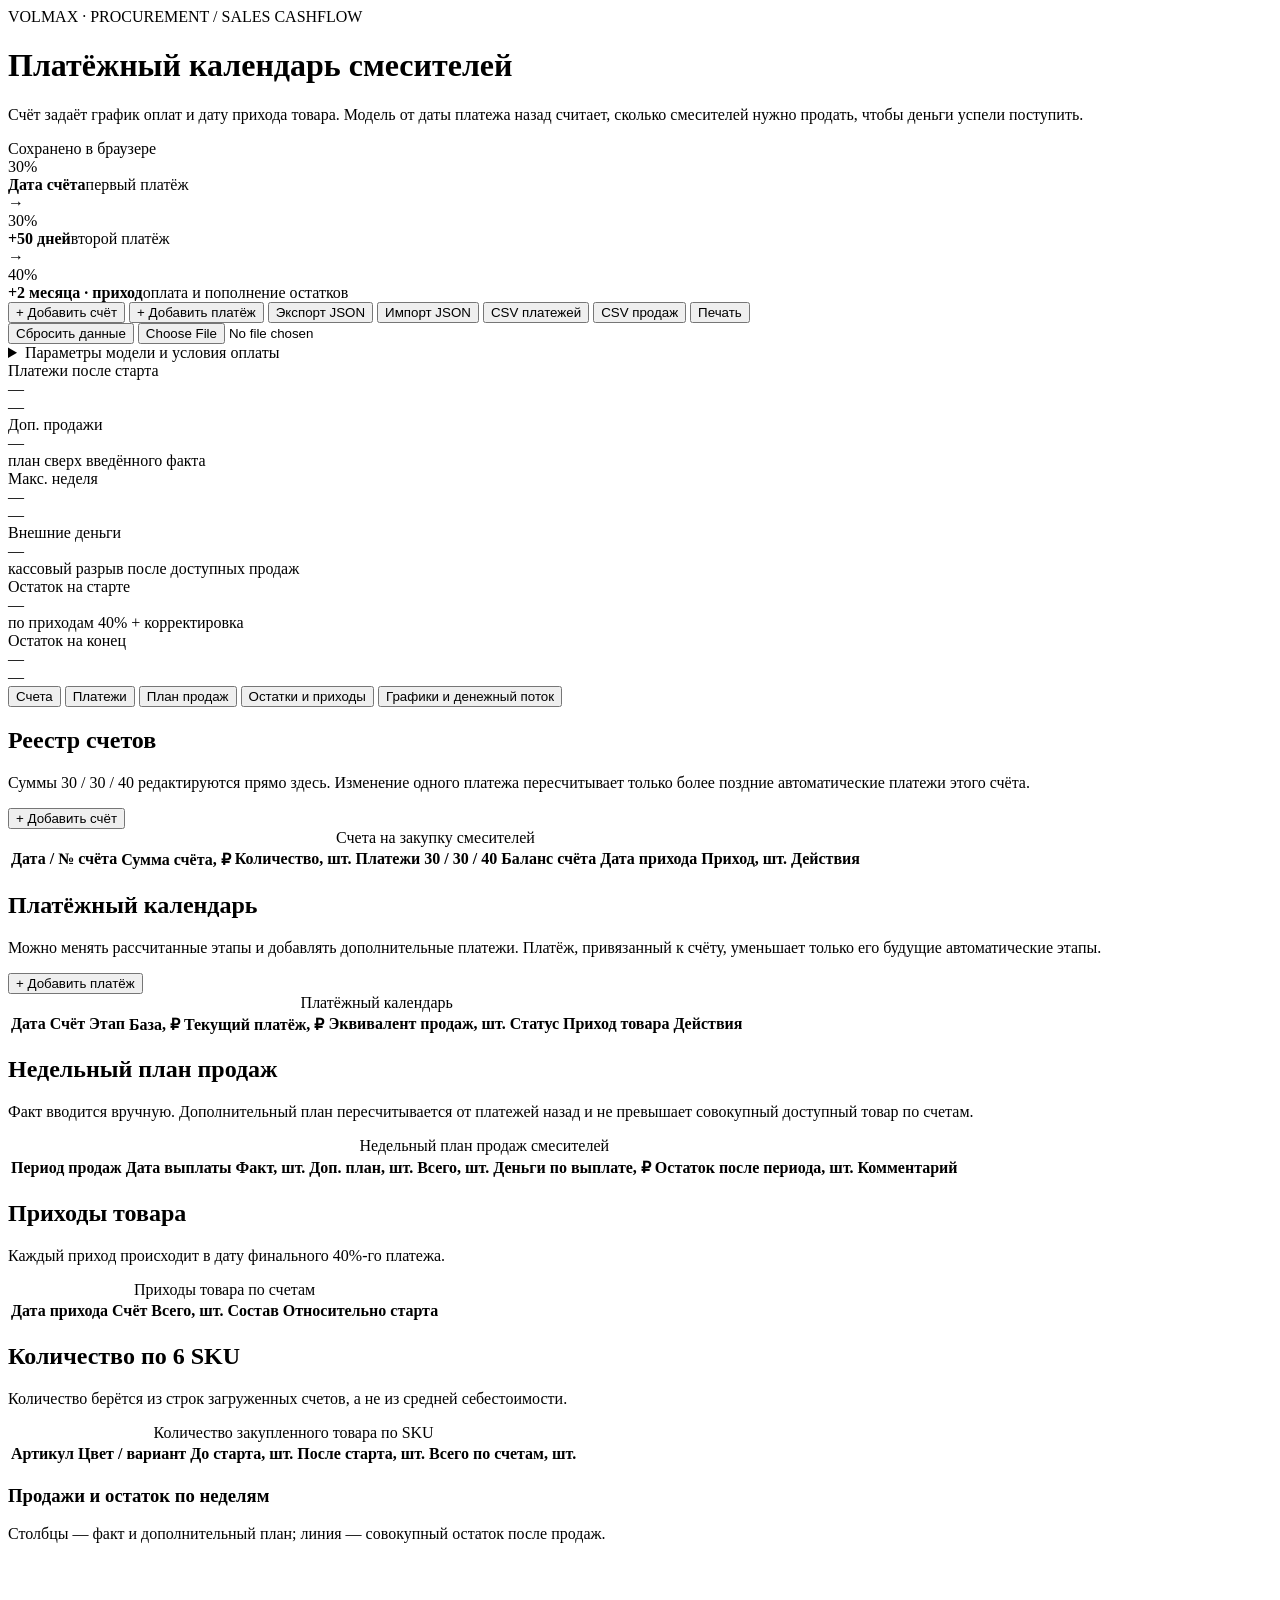
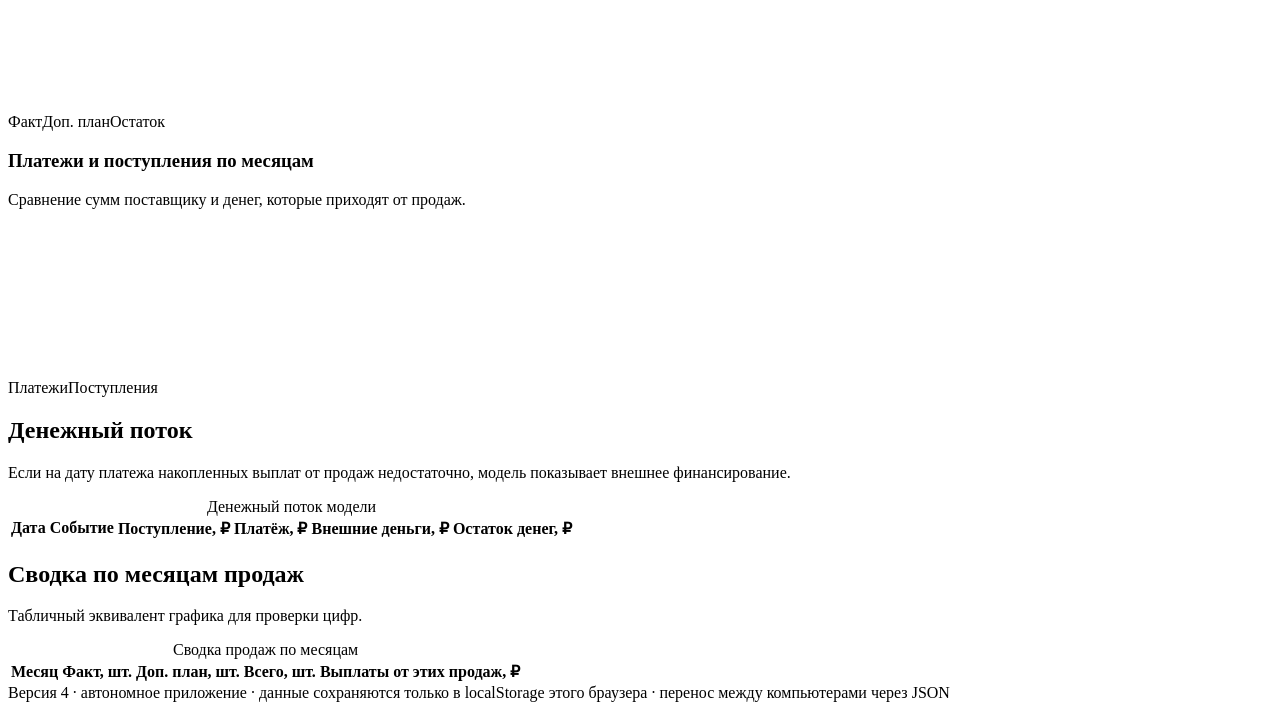
==== index.html @ 42ed1ea8 "Add payment calendar v4 entrypoint" ====
<!doctype html>
<html lang="ru">
<head>
<meta charset="utf-8">
<meta name="viewport" content="width=device-width, initial-scale=1">
<title>Счета — Платёжный календарь смесителей</title>
<link rel="stylesheet" href="styles.css">
</head>
<body>
<div class="shell">
  <header class="hero">
    <div class="hero-top">
      <div>
        <div class="eyebrow">VOLMAX · PROCUREMENT / SALES CASHFLOW</div>
        <h1>Платёжный календарь смесителей</h1>
        <p>Счёт задаёт график оплат и дату прихода товара. Модель от даты платежа назад считает, сколько смесителей нужно продать, чтобы деньги успели поступить.</p>
      </div>
      <div class="save-state" id="saveState" aria-live="polite">Сохранено в браузере</div>
    </div>
    <div class="terms-rail" aria-label="Схема оплаты поставщику">
      <div class="rail-step"><div class="rail-pct" id="railPct1">30%</div><div class="rail-copy"><b>Дата счёта</b><span>первый платёж</span></div></div>
      <div class="rail-arrow" aria-hidden="true">→</div>
      <div class="rail-step"><div class="rail-pct" id="railPct2">30%</div><div class="rail-copy"><b id="railDays">+50 дней</b><span>второй платёж</span></div></div>
      <div class="rail-arrow" aria-hidden="true">→</div>
      <div class="rail-step stock-step"><div class="rail-pct" id="railPct3">40%</div><div class="rail-copy"><b id="railMonths">+2 месяца · приход</b><span>оплата и пополнение остатков</span></div></div>
    </div>
  </header>

  <div class="toolbar" aria-label="Действия с моделью">
    <button class="btn primary" id="addInvoiceBtn" type="button">+ Добавить счёт</button>
    <button class="btn" id="addPaymentBtn" type="button">+ Добавить платёж</button>
    <button class="btn" id="exportJsonBtn" type="button">Экспорт JSON</button>
    <button class="btn" id="importJsonBtn" type="button">Импорт JSON</button>
    <button class="btn" id="exportPaymentsBtn" type="button">CSV платежей</button>
    <button class="btn" id="exportSalesBtn" type="button">CSV продаж</button>
    <button class="btn" type="button" id="printBtn">Печать</button>
    <div class="toolbar-spacer"></div>
    <button class="btn danger" id="resetBtn" type="button">Сбросить данные</button>
    <input class="sr-only" id="jsonFile" type="file" accept="application/json,.json" aria-label="Выбрать JSON файл для импорта">
    <div id="statusRegion" class="status-inline" role="status" aria-live="polite"></div>
  </div>

  <details class="card settings" id="settingsPanel">
    <summary>Параметры модели и условия оплаты</summary>
    <div class="settings-body">
      <div class="settings-grid">
        <div class="field"><label for="modelStart">Начало расчёта</label><input id="modelStart" type="date"><div class="help">До этой даты платежи считаются историей.</div></div>
        <div class="field"><label for="horizonMonths">Горизонт продаж, мес.</label><input id="horizonMonths" type="number" min="1" max="24" step="1"></div>
        <div class="field"><label for="unitCost">Закупка / база, ₽ за шт.</label><input id="unitCost" type="number" min="0" step="1"></div>
        <div class="field"><label for="multiplier">Коэффициент к базе</label><input id="multiplier" type="number" min="0" step="0.1"></div>
        <div class="field"><label for="netPerUnit">Денег с продажи 1 шт., ₽</label><input id="netPerUnit" type="text" readonly></div>
        <div class="field"><label for="startingCash">Деньги на старте, ₽</label><input id="startingCash" type="number" min="0" step="1000"></div>
        <div class="field"><label for="periodDays">Период продаж, дней</label><input id="periodDays" type="number" min="1" max="31" step="1"></div>
        <div class="field"><label for="payoutLagMonths">Задержка выплаты, мес.</label><input id="payoutLagMonths" type="number" min="0" max="12" step="1"></div>
        <div class="field"><label for="openingStockCorrection">Корректировка остатка на старте, шт.</label><input id="openingStockCorrection" type="number" step="1"><div class="help">Плюс/минус к приходам по счетам до даты старта.</div></div>
        <div class="field"><label for="p1Pct">Платёж в дату счёта, %</label><input id="p1Pct" type="number" min="0" max="100" step="1"></div>
        <div class="field"><label for="p2Days">Второй платёж через, дней</label><input id="p2Days" type="number" min="0" max="365" step="1"></div>
        <div class="field"><label for="p2Pct">Второй платёж, %</label><input id="p2Pct" type="number" min="0" max="100" step="1"></div>
        <div class="field"><label for="p3Months">Финальный платёж через, мес.</label><input id="p3Months" type="number" min="0" max="24" step="1"></div>
        <div class="field"><label for="p3Pct">Финальный платёж, %</label><input id="p3Pct" type="number" min="0" max="100" step="1"></div>
      </div>
      <div class="assumption-note">40% считается от <b>даты счёта + указанное число календарных месяцев</b>. На эту же дату в модели приходит количество товара из строк счёта. Любой этап можно изменить прямо в реестре счетов или в разделе «Платежи». После ручного изменения или дополнительного платежа остаток счёта автоматически перераспределяется только на более поздние автоматические этапы; уже более ранние этапы не меняются.</div>
    </div>
  </details>

  <div class="alerts" id="alerts"></div>

  <div class="kpis">
    <div class="card kpi"><div class="kpi-label">Платежи после старта</div><div class="kpi-value" id="kpiPayments">—</div><div class="kpi-sub" id="kpiPaymentsSub">—</div></div>
    <div class="card kpi"><div class="kpi-label">Доп. продажи</div><div class="kpi-value" id="kpiUnits">—</div><div class="kpi-sub">план сверх введённого факта</div></div>
    <div class="card kpi"><div class="kpi-label">Макс. неделя</div><div class="kpi-value" id="kpiMaxWeek">—</div><div class="kpi-sub" id="kpiMaxWeekSub">—</div></div>
    <div class="card kpi" id="kpiGapCard"><div class="kpi-label">Внешние деньги</div><div class="kpi-value" id="kpiGap">—</div><div class="kpi-sub">кассовый разрыв после доступных продаж</div></div>
    <div class="card kpi" data-tone="stock"><div class="kpi-label">Остаток на старте</div><div class="kpi-value" id="kpiOpeningStock">—</div><div class="kpi-sub" id="kpiOpeningStockSub">по приходам 40% + корректировка</div></div>
    <div class="card kpi"><div class="kpi-label">Остаток на конец</div><div class="kpi-value" id="kpiEndStock">—</div><div class="kpi-sub" id="kpiNextStock">—</div></div>
  </div>

  <div class="tabs-wrap">
    <div class="tabs" role="tablist" aria-label="Разделы платежного календаря">
      <button class="tab" id="tab-invoices" role="tab" aria-selected="true" aria-controls="panel-invoices" data-tab="invoices" type="button">Счета</button>
      <button class="tab" id="tab-payments" role="tab" aria-selected="false" aria-controls="panel-payments" data-tab="payments" type="button">Платежи</button>
      <button class="tab" id="tab-sales" role="tab" aria-selected="false" aria-controls="panel-sales" data-tab="sales" type="button">План продаж</button>
      <button class="tab" id="tab-stock" role="tab" aria-selected="false" aria-controls="panel-stock" data-tab="stock" type="button">Остатки и приходы</button>
      <button class="tab" id="tab-dashboard" role="tab" aria-selected="false" aria-controls="panel-dashboard" data-tab="dashboard" type="button">Графики и денежный поток</button>
    </div>
  </div>

  <section class="panel active" id="panel-invoices" role="tabpanel" aria-labelledby="tab-invoices" tabindex="0">
    <div class="card section-card">
      <div class="section-head"><div><h2>Реестр счетов</h2><p>Суммы 30 / 30 / 40 редактируются прямо здесь. Изменение одного платежа пересчитывает только более поздние автоматические платежи этого счёта.</p></div><button class="btn primary" type="button" id="addInvoiceBtn2">+ Добавить счёт</button></div>
      <div class="section-body table-wrap"><table><caption>Счета на закупку смесителей</caption><thead><tr><th>Дата / № счёта</th><th class="num">Сумма счёта, ₽</th><th class="num">Количество, шт.</th><th>Платежи 30 / 30 / 40</th><th class="num">Баланс счёта</th><th>Дата прихода</th><th class="num">Приход, шт.</th><th class="num">Действия</th></tr></thead><tbody id="invoiceBody"></tbody></table></div>
    </div>
  </section>

  <section class="panel" id="panel-payments" role="tabpanel" aria-labelledby="tab-payments" tabindex="0">
    <div class="card section-card">
      <div class="section-head"><div><h2>Платёжный календарь</h2><p>Можно менять рассчитанные этапы и добавлять дополнительные платежи. Платёж, привязанный к счёту, уменьшает только его будущие автоматические этапы.</p></div><button class="btn primary" type="button" id="addPaymentBtn2">+ Добавить платёж</button></div>
      <div class="section-body table-wrap"><table><caption>Платёжный календарь</caption><thead><tr><th>Дата</th><th>Счёт</th><th>Этап</th><th class="num">База, ₽</th><th class="num">Текущий платёж, ₽</th><th class="num">Эквивалент продаж, шт.</th><th>Статус</th><th>Приход товара</th><th class="num">Действия</th></tr></thead><tbody id="paymentsBody"></tbody></table></div>
    </div>
  </section>

  <section class="panel" id="panel-sales" role="tabpanel" aria-labelledby="tab-sales" tabindex="0">
    <div class="card section-card">
      <div class="section-head"><div><h2>Недельный план продаж</h2><p>Факт вводится вручную. Дополнительный план пересчитывается от платежей назад и не превышает совокупный доступный товар по счетам.</p></div></div>
      <div class="section-body table-wrap"><table><caption>Недельный план продаж смесителей</caption><thead><tr><th>Период продаж</th><th>Дата выплаты</th><th class="num">Факт, шт.</th><th class="num">Доп. план, шт.</th><th class="num">Всего, шт.</th><th class="num">Деньги по выплате, ₽</th><th class="num">Остаток после периода, шт.</th><th>Комментарий</th></tr></thead><tbody id="salesBody"></tbody></table></div>
    </div>
  </section>

  <section class="panel" id="panel-stock" role="tabpanel" aria-labelledby="tab-stock" tabindex="0">
    <div class="two-col">
      <div class="card section-card"><div class="section-head"><div><h2>Приходы товара</h2><p>Каждый приход происходит в дату финального 40%-го платежа.</p></div></div><div class="table-wrap"><table><caption>Приходы товара по счетам</caption><thead><tr><th>Дата прихода</th><th>Счёт</th><th class="num">Всего, шт.</th><th>Состав</th><th>Относительно старта</th></tr></thead><tbody id="stockEventsBody"></tbody></table></div></div>
      <div class="card section-card"><div class="section-head"><div><h2>Количество по 6 SKU</h2><p>Количество берётся из строк загруженных счетов, а не из средней себестоимости.</p></div></div><div class="table-wrap"><table><caption>Количество закупленного товара по SKU</caption><thead><tr><th>Артикул</th><th>Цвет / вариант</th><th class="num">До старта, шт.</th><th class="num">После старта, шт.</th><th class="num">Всего по счетам, шт.</th></tr></thead><tbody id="skuStockBody"></tbody></table></div></div>
    </div>
  </section>

  <section class="panel" id="panel-dashboard" role="tabpanel" aria-labelledby="tab-dashboard" tabindex="0">
    <div class="two-col">
      <div class="card chart-card"><h3>Продажи и остаток по неделям</h3><p>Столбцы — факт и дополнительный план; линия — совокупный остаток после продаж.</p><div class="chart-frame"><canvas id="salesChart" role="img" aria-label="График недельных продаж и остатка"></canvas></div><div class="legend"><span><i class="swatch actual"></i>Факт</span><span><i class="swatch plan"></i>Доп. план</span><span><i class="swatch stock"></i>Остаток</span></div></div>
      <div class="card chart-card"><h3>Платежи и поступления по месяцам</h3><p>Сравнение сумм поставщику и денег, которые приходят от продаж.</p><div class="chart-frame"><canvas id="moneyChart" role="img" aria-label="График платежей и поступлений"></canvas></div><div class="legend"><span><i class="swatch pay"></i>Платежи</span><span><i class="swatch inflow"></i>Поступления</span></div></div>
    </div>
    <div class="card section-card" style="margin-top:12px"><div class="section-head"><div><h2>Денежный поток</h2><p>Если на дату платежа накопленных выплат от продаж недостаточно, модель показывает внешнее финансирование.</p></div></div><div class="table-wrap"><table><caption>Денежный поток модели</caption><thead><tr><th>Дата</th><th>Событие</th><th class="num">Поступление, ₽</th><th class="num">Платёж, ₽</th><th class="num">Внешние деньги, ₽</th><th class="num">Остаток денег, ₽</th></tr></thead><tbody id="cashBody"></tbody></table></div></div>
    <div class="card section-card" style="margin-top:12px"><div class="section-head"><div><h2>Сводка по месяцам продаж</h2><p>Табличный эквивалент графика для проверки цифр.</p></div></div><div class="table-wrap"><table><caption>Сводка продаж по месяцам</caption><thead><tr><th>Месяц</th><th class="num">Факт, шт.</th><th class="num">Доп. план, шт.</th><th class="num">Всего, шт.</th><th class="num">Выплаты от этих продаж, ₽</th></tr></thead><tbody id="monthBody"></tbody></table></div></div>
  </section>

  <div class="footer">Версия 4 · автономное приложение · данные сохраняются только в localStorage этого браузера · перенос между компьютерами через JSON</div>
</div>

<dialog class="dialog" id="invoiceDialog" aria-labelledby="invoiceDialogTitle">
  <form id="invoiceForm" novalidate>
    <div class="dialog-head"><h2 id="invoiceDialogTitle">Добавить счёт</h2><p>Введите дату и сумму счёта, затем количество по каждому из шести SKU. Платежи и дата прихода будут рассчитаны автоматически.</p></div>
    <div class="dialog-body">
      <div id="invoiceFormError" class="form-error" role="alert"></div>
      <div class="form-grid">
        <div class="field"><label for="invoiceNumber">№ счёта</label><input id="invoiceNumber" type="text" inputmode="numeric" aria-describedby="invoiceFormError"></div>
        <div class="field"><label for="invoiceDate">Дата счёта</label><input id="invoiceDate" type="date" aria-describedby="invoiceFormError"></div>
        <div class="field"><label for="invoiceTotal">Сумма счёта, ₽</label><input id="invoiceTotal" type="number" min="0" step="0.01" aria-describedby="invoiceFormError"></div>
        <div class="field"><label for="invoiceQtyTotal">Итого количество, шт.</label><input id="invoiceQtyTotal" type="text" readonly></div>
      </div>
      <div class="sku-editor"><div class="sku-editor-head">Количество по SKU</div><div id="skuEditorRows"></div></div>
    </div>
    <div class="dialog-foot"><button class="btn" type="button" id="invoiceCancelBtn">Отмена</button><button class="btn primary" type="submit" id="invoiceSaveBtn">Сохранить счёт</button></div>
  </form>
</dialog>

<dialog class="dialog" id="paymentDialog" aria-labelledby="paymentDialogTitle">
  <form id="paymentForm" novalidate>
    <div class="dialog-head"><h2 id="paymentDialogTitle">Добавить платёж</h2><p>Дополнительный платёж можно привязать к счёту или оставить самостоятельным событием календаря.</p></div>
    <div class="dialog-body">
      <div id="paymentFormError" class="form-error" role="alert"></div>
      <div class="form-grid">
        <div class="field"><label for="paymentInvoice">Привязка к счёту</label><select id="paymentInvoice" aria-describedby="paymentFormError"><option value="">Без привязки к счёту</option></select></div>
        <div class="field"><label for="paymentDate">Дата платежа</label><input id="paymentDate" type="date" aria-describedby="paymentFormError"></div>
        <div class="field"><label for="paymentAmount">Сумма, ₽</label><input id="paymentAmount" type="number" min="0" step="0.01" aria-describedby="paymentFormError"></div>
        <div class="field"><label for="paymentLabel">Комментарий / этап</label><input id="paymentLabel" type="text" placeholder="Например: доплата поставщику" aria-describedby="paymentFormError"></div>
      </div>
      <div class="payment-help" id="paymentHelp">Если выбрать счёт, эта сумма уменьшит только более поздние автоматические платежи по нему. Самостоятельный платёж влияет на общий денежный поток, но не меняет 30 / 30 / 40 конкретного счёта.</div>
    </div>
    <div class="dialog-foot"><button class="btn" type="button" id="paymentCancelBtn">Отмена</button><button class="btn primary" type="submit" id="paymentSaveBtn">Сохранить платёж</button></div>
  </form>
</dialog>

<dialog class="dialog confirm-dialog" id="confirmDialog" aria-labelledby="confirmTitle" aria-describedby="confirmDescription">
  <form method="dialog" novalidate>
    <div class="dialog-head"><h2 id="confirmTitle">Подтверждение</h2></div>
    <div class="dialog-body"><div class="confirm-copy" id="confirmDescription"></div></div>
    <div class="dialog-foot"><button class="btn" value="cancel" id="confirmCancelBtn">Отмена</button><button class="btn danger" value="default" id="confirmActionBtn">Удалить</button></div>
  </form>
</dialog>

<script src="app.js"></script>
</body>
</html>
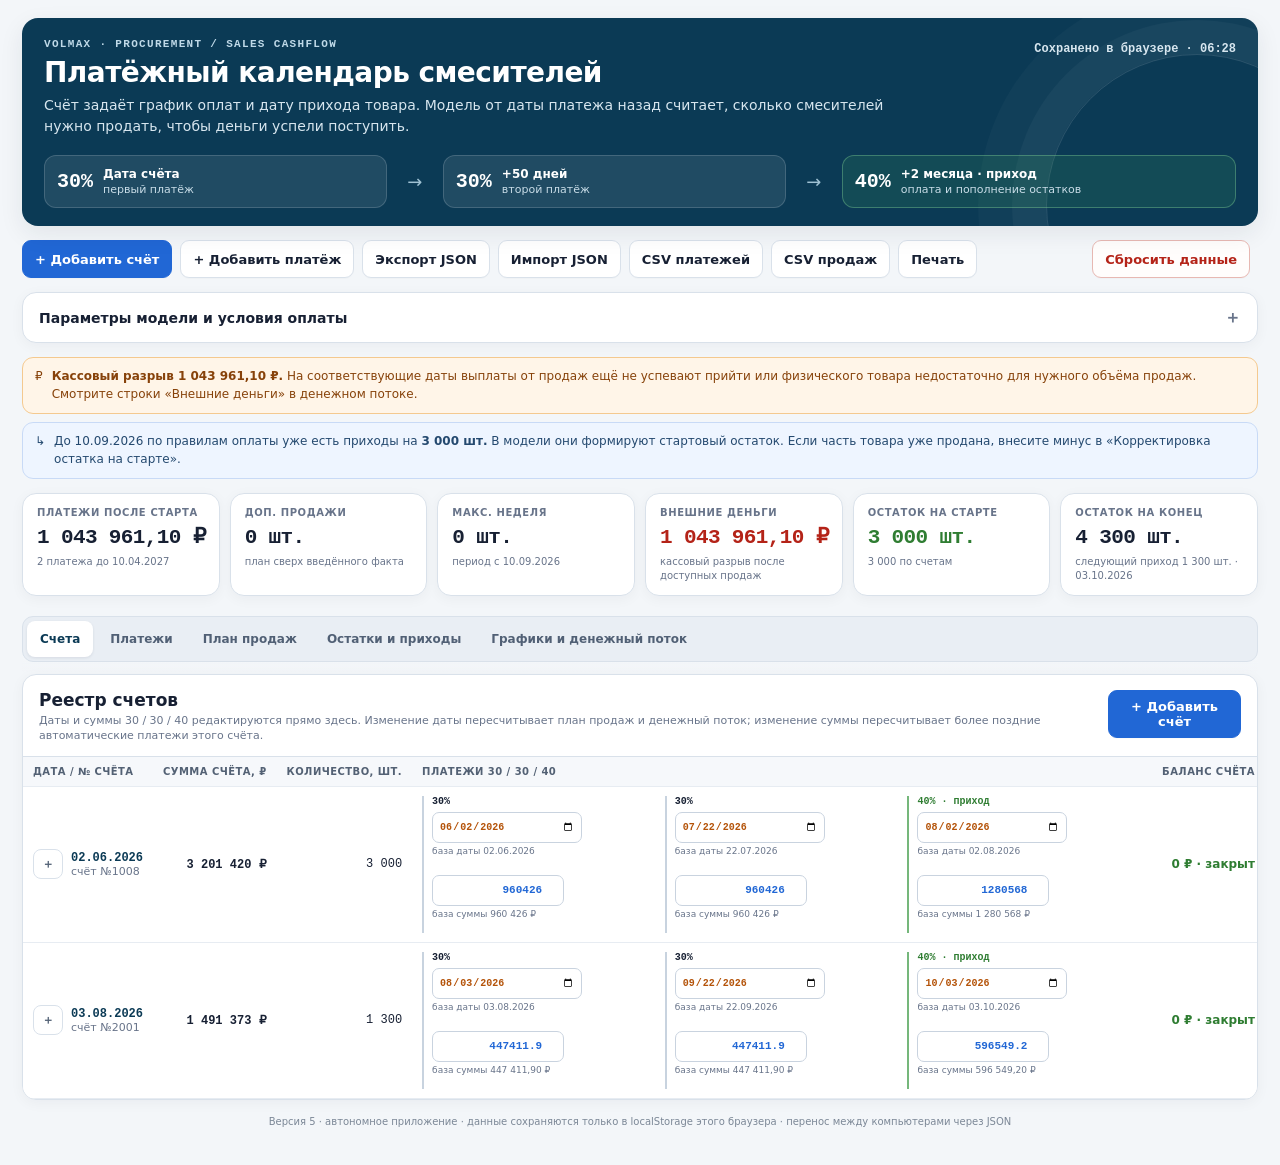
==== commit 05e0ad46: "Enable editable scheduled payment dates [skip ci]" ====
--- a/index.html
+++ b/index.html
@@ -59,7 +59,7 @@
         <div class="field"><label for="p3Months">Финальный платёж через, мес.</label><input id="p3Months" type="number" min="0" max="24" step="1"></div>
         <div class="field"><label for="p3Pct">Финальный платёж, %</label><input id="p3Pct" type="number" min="0" max="100" step="1"></div>
       </div>
-      <div class="assumption-note">40% считается от <b>даты счёта + указанное число календарных месяцев</b>. На эту же дату в модели приходит количество товара из строк счёта. Любой этап можно изменить прямо в реестре счетов или в разделе «Платежи». После ручного изменения или дополнительного платежа остаток счёта автоматически перераспределяется только на более поздние автоматические этапы; уже более ранние этапы не меняются.</div>
+      <div class="assumption-note">40% считается от <b>даты счёта + указанное число календарных месяцев</b>. На эту же дату в модели приходит количество товара из строк счёта. Дату и сумму любого этапа можно изменить прямо в реестре счетов или в разделе «Платежи». Ручная дата фиксирует только выбранный этап; остальные даты сохраняют свои правила от даты счёта. После ручного изменения или дополнительного платежа остаток счёта автоматически перераспределяется только на более поздние автоматические этапы; уже более ранние этапы не меняются.</div>
     </div>
   </details>
 
@@ -86,14 +86,14 @@
 
   <section class="panel active" id="panel-invoices" role="tabpanel" aria-labelledby="tab-invoices" tabindex="0">
     <div class="card section-card">
-      <div class="section-head"><div><h2>Реестр счетов</h2><p>Суммы 30 / 30 / 40 редактируются прямо здесь. Изменение одного платежа пересчитывает только более поздние автоматические платежи этого счёта.</p></div><button class="btn primary" type="button" id="addInvoiceBtn2">+ Добавить счёт</button></div>
+      <div class="section-head"><div><h2>Реестр счетов</h2><p>Даты и суммы 30 / 30 / 40 редактируются прямо здесь. Изменение даты пересчитывает план продаж и денежный поток; изменение суммы пересчитывает более поздние автоматические платежи этого счёта.</p></div><button class="btn primary" type="button" id="addInvoiceBtn2">+ Добавить счёт</button></div>
       <div class="section-body table-wrap"><table><caption>Счета на закупку смесителей</caption><thead><tr><th>Дата / № счёта</th><th class="num">Сумма счёта, ₽</th><th class="num">Количество, шт.</th><th>Платежи 30 / 30 / 40</th><th class="num">Баланс счёта</th><th>Дата прихода</th><th class="num">Приход, шт.</th><th class="num">Действия</th></tr></thead><tbody id="invoiceBody"></tbody></table></div>
     </div>
   </section>
 
   <section class="panel" id="panel-payments" role="tabpanel" aria-labelledby="tab-payments" tabindex="0">
     <div class="card section-card">
-      <div class="section-head"><div><h2>Платёжный календарь</h2><p>Можно менять рассчитанные этапы и добавлять дополнительные платежи. Платёж, привязанный к счёту, уменьшает только его будущие автоматические этапы.</p></div><button class="btn primary" type="button" id="addPaymentBtn2">+ Добавить платёж</button></div>
+      <div class="section-head"><div><h2>Платёжный календарь</h2><p>Можно менять даты и суммы рассчитанных этапов и добавлять дополнительные платежи. Платёж, привязанный к счёту, уменьшает только его будущие автоматические этапы.</p></div><button class="btn primary" type="button" id="addPaymentBtn2">+ Добавить платёж</button></div>
       <div class="section-body table-wrap"><table><caption>Платёжный календарь</caption><thead><tr><th>Дата</th><th>Счёт</th><th>Этап</th><th class="num">База, ₽</th><th class="num">Текущий платёж, ₽</th><th class="num">Эквивалент продаж, шт.</th><th>Статус</th><th>Приход товара</th><th class="num">Действия</th></tr></thead><tbody id="paymentsBody"></tbody></table></div>
     </div>
   </section>
@@ -107,7 +107,7 @@
 
   <section class="panel" id="panel-stock" role="tabpanel" aria-labelledby="tab-stock" tabindex="0">
     <div class="two-col">
-      <div class="card section-card"><div class="section-head"><div><h2>Приходы товара</h2><p>Каждый приход происходит в дату финального 40%-го платежа.</p></div></div><div class="table-wrap"><table><caption>Приходы товара по счетам</caption><thead><tr><th>Дата прихода</th><th>Счёт</th><th class="num">Всего, шт.</th><th>Состав</th><th>Относительно старта</th></tr></thead><tbody id="stockEventsBody"></tbody></table></div></div>
+      <div class="card section-card"><div class="section-head"><div><h2>Приходы товара</h2><p>Каждый приход происходит в текущую дату финального 40%-го платежа. Если дату 40% перенести вручную, приход товара переносится вместе с ней.</p></div></div><div class="table-wrap"><table><caption>Приходы товара по счетам</caption><thead><tr><th>Дата прихода</th><th>Счёт</th><th class="num">Всего, шт.</th><th>Состав</th><th>Относительно старта</th></tr></thead><tbody id="stockEventsBody"></tbody></table></div></div>
       <div class="card section-card"><div class="section-head"><div><h2>Количество по 6 SKU</h2><p>Количество берётся из строк загруженных счетов, а не из средней себестоимости.</p></div></div><div class="table-wrap"><table><caption>Количество закупленного товара по SKU</caption><thead><tr><th>Артикул</th><th>Цвет / вариант</th><th class="num">До старта, шт.</th><th class="num">После старта, шт.</th><th class="num">Всего по счетам, шт.</th></tr></thead><tbody id="skuStockBody"></tbody></table></div></div>
     </div>
   </section>
@@ -121,7 +121,7 @@
     <div class="card section-card" style="margin-top:12px"><div class="section-head"><div><h2>Сводка по месяцам продаж</h2><p>Табличный эквивалент графика для проверки цифр.</p></div></div><div class="table-wrap"><table><caption>Сводка продаж по месяцам</caption><thead><tr><th>Месяц</th><th class="num">Факт, шт.</th><th class="num">Доп. план, шт.</th><th class="num">Всего, шт.</th><th class="num">Выплаты от этих продаж, ₽</th></tr></thead><tbody id="monthBody"></tbody></table></div></div>
   </section>
 
-  <div class="footer">Версия 4 · автономное приложение · данные сохраняются только в localStorage этого браузера · перенос между компьютерами через JSON</div>
+  <div class="footer">Версия 5 · автономное приложение · данные сохраняются только в localStorage этого браузера · перенос между компьютерами через JSON</div>
 </div>
 
 <dialog class="dialog" id="invoiceDialog" aria-labelledby="invoiceDialogTitle">
--- a/styles.css
+++ b/styles.css
@@ -0,0 +1,92 @@
+:root{
+  --paper:#F3F6F9;--surface:#FFFFFF;--ink:#172033;--muted:#68748A;--line:#D9E1EA;
+  --ledger:#0B3A55;--ledger-2:#124D6B;--cobalt:#2167D5;--teal:#0B7A75;--stock:#2F7D32;
+  --warning:#B45309;--danger:#B42318;--focus:#6EA8FE;--soft-blue:#EEF5FF;--soft-green:#EEF8EF;
+  --soft-orange:#FFF5E8;--soft-red:#FFF0EE;--soft-gray:#F7F9FB;--radius:12px;--shadow:0 8px 24px rgba(23,32,51,.08);
+  scrollbar-color:#A8B5C4 #EEF2F6;scrollbar-width:thin;
+}
+*{box-sizing:border-box}
+html{background:var(--paper);color:var(--ink);font-family:Aptos,"Segoe UI Variable","Segoe UI",system-ui,sans-serif}
+body{margin:0;min-width:320px;background:var(--paper)}
+*::-webkit-scrollbar{width:10px;height:10px}
+*::-webkit-scrollbar-track{background:#EEF2F6}
+*::-webkit-scrollbar-thumb{background:#A8B5C4;border:2px solid #EEF2F6;border-radius:999px}
+*::-webkit-scrollbar-thumb:hover{background:#8191A4}
+button,input,select,summary{font:inherit}
+button{cursor:pointer}
+button:disabled{cursor:not-allowed;opacity:.55}
+button:focus-visible,input:focus-visible,select:focus-visible,summary:focus-visible,[role="tab"]:focus-visible{outline:3px solid var(--focus);outline-offset:2px}
+.shell{max-width:1536px;margin:0 auto;padding:18px 22px 38px}
+.hero{background:var(--ledger);color:white;border-radius:16px;padding:20px 22px 18px;box-shadow:var(--shadow);position:relative;overflow:hidden}
+.hero:after{content:"";position:absolute;inset:auto -90px -130px auto;width:300px;height:300px;border:1px solid rgba(255,255,255,.13);border-radius:50%;box-shadow:0 0 0 34px rgba(255,255,255,.035),0 0 0 68px rgba(255,255,255,.025);pointer-events:none}
+.hero-top{display:flex;align-items:flex-start;gap:18px;justify-content:space-between;position:relative;z-index:1}
+.eyebrow{font:700 11px/1.2 "Cascadia Mono",Consolas,monospace;letter-spacing:.12em;text-transform:uppercase;color:#BFD9E8;margin-bottom:7px}
+h1{font-size:28px;line-height:1.08;margin:0 0 7px;letter-spacing:-.02em}
+.hero p{margin:0;color:#D7E6EF;max-width:850px;font-size:14px;line-height:1.5}
+.save-state{font:600 12px/1.2 "Cascadia Mono",Consolas,monospace;color:#D7E6EF;white-space:nowrap;padding-top:4px}
+.terms-rail{margin-top:18px;display:grid;grid-template-columns:1fr 40px 1fr 40px 1.15fr;align-items:center;gap:8px;position:relative;z-index:1}
+.rail-step{min-width:0;background:rgba(255,255,255,.085);border:1px solid rgba(255,255,255,.16);border-radius:12px;padding:11px 12px;display:flex;gap:10px;align-items:center}
+.rail-step.stock-step{background:rgba(70,184,95,.14);border-color:rgba(145,224,158,.34)}
+.rail-pct{font:800 20px/1 "Cascadia Mono",Consolas,monospace;color:white}
+.rail-copy{min-width:0}.rail-copy b{display:block;font-size:12px}.rail-copy span{display:block;color:#C9DDE8;font-size:11px;margin-top:2px}
+.rail-arrow{text-align:center;color:#9FC1D3;font-size:18px}
+.toolbar{display:flex;gap:8px;align-items:center;flex-wrap:wrap;margin:14px 0}
+.btn{border:1px solid var(--line);background:var(--surface);color:var(--ink);min-height:38px;padding:8px 12px;border-radius:9px;font-weight:700;font-size:13px;box-shadow:0 1px 1px rgba(23,32,51,.02)}
+.btn:hover{border-color:#AEBAC8;background:#FBFCFE}
+.btn.primary{background:var(--cobalt);border-color:var(--cobalt);color:#fff}
+.btn.primary:hover{background:#185ABF}
+.btn.danger{color:var(--danger);border-color:#E7B8B2;background:#FFFDFC}
+.btn.ghost{background:transparent;box-shadow:none}
+.btn.small{min-height:30px;padding:5px 8px;font-size:12px}
+.toolbar-spacer{flex:1}
+.status-inline{min-height:20px;font-size:12px;color:var(--muted);display:flex;align-items:center;gap:6px}
+.status-inline[data-tone="error"]{color:var(--danger)}
+.status-inline[data-tone="success"]{color:var(--stock)}
+.card{background:var(--surface);border:1px solid var(--line);border-radius:14px;box-shadow:0 3px 14px rgba(23,32,51,.045)}
+.settings{margin-bottom:14px;overflow:hidden}
+.settings>summary{list-style:none;cursor:pointer;display:flex;align-items:center;justify-content:space-between;padding:13px 16px;font-weight:800;font-size:14px}
+.settings>summary::-webkit-details-marker{display:none}.settings>summary:after{content:"＋";font-size:17px;color:var(--muted)}.settings[open]>summary:after{content:"−"}
+.settings-body{border-top:1px solid var(--line);padding:14px 16px 16px}
+.settings-grid{display:grid;grid-template-columns:repeat(6,minmax(130px,1fr));gap:12px 14px}
+.field label{display:block;font-size:11px;color:var(--muted);font-weight:800;margin:0 0 5px}
+.field input,.field select{width:100%;min-height:38px;border:1px solid #C9D3DF;border-radius:8px;background:#fff;color:var(--cobalt);font-weight:700;padding:7px 9px;font-variant-numeric:tabular-nums}
+.field input[readonly]{color:var(--ink);background:#F7F9FB}
+.field .help{font-size:10px;color:var(--muted);line-height:1.35;margin-top:4px}
+.assumption-note{margin-top:12px;padding:10px 12px;border-left:3px solid var(--cobalt);background:var(--soft-blue);font-size:12px;color:#3B516C;line-height:1.45}
+.alerts{display:grid;gap:8px;margin:0 0 14px}
+.banner{border-radius:11px;padding:10px 12px;border:1px solid;font-size:12px;line-height:1.45;display:flex;gap:9px;align-items:flex-start}
+.banner b{font-weight:800}.banner.warning{background:var(--soft-orange);border-color:#F4C98F;color:#87420A}.banner.danger{background:var(--soft-red);border-color:#EBC1BC;color:#8C271F}.banner.info{background:var(--soft-blue);border-color:#C8DAF6;color:#24496F}.banner.success{background:var(--soft-green);border-color:#C8E5CB;color:#275F2A}
+.kpis{display:grid;grid-template-columns:repeat(6,minmax(150px,1fr));gap:10px;margin-bottom:14px}
+.kpi{padding:13px 14px;min-height:93px}.kpi-label{font-size:10px;font-weight:800;text-transform:uppercase;letter-spacing:.06em;color:var(--muted);margin-bottom:8px}.kpi-value{font:800 21px/1.1 "Cascadia Mono",Consolas,monospace;letter-spacing:-.03em}.kpi-sub{font-size:10px;color:var(--muted);margin-top:6px;line-height:1.35}.kpi[data-tone="danger"] .kpi-value{color:var(--danger)}.kpi[data-tone="stock"] .kpi-value{color:var(--stock)}
+.tabs-wrap{position:sticky;top:0;z-index:30;background:linear-gradient(var(--paper) 70%,rgba(243,246,249,0));padding:6px 0 10px;margin:0 0 2px}
+.tabs{display:flex;gap:4px;border:1px solid var(--line);background:#E9EEF4;border-radius:11px;padding:4px;overflow-x:auto;scrollbar-gutter:stable}
+.tab{border:0;background:transparent;color:#516075;min-height:36px;padding:7px 13px;border-radius:8px;font-weight:800;font-size:12px;white-space:nowrap}
+.tab:hover{background:rgba(255,255,255,.6);color:var(--ink)}.tab[aria-selected="true"]{background:#fff;color:var(--ledger);box-shadow:0 1px 3px rgba(23,32,51,.09)}
+.panel{display:none}.panel.active{display:block}
+.section-card{padding:0;overflow:hidden}.section-head{padding:15px 16px 12px;border-bottom:1px solid var(--line);display:flex;align-items:flex-start;justify-content:space-between;gap:12px}.section-head h2{font-size:17px;margin:0 0 3px}.section-head p{font-size:11px;color:var(--muted);margin:0;line-height:1.4}.section-body{padding:0}
+.table-wrap{overflow:auto;max-width:100%;scrollbar-gutter:stable}
+table{width:100%;border-collapse:collapse;min-width:920px;background:#fff}
+caption{position:absolute;width:1px;height:1px;overflow:hidden;clip:rect(0,0,0,0)}
+th,td{padding:9px 10px;border-bottom:1px solid #E7ECF2;text-align:left;vertical-align:middle;font-size:12px}
+th{position:sticky;top:0;background:#F6F8FB;color:#536174;font-size:10px;text-transform:uppercase;letter-spacing:.045em;font-weight:800;z-index:2;white-space:nowrap}
+td.num,th.num{text-align:right;font-variant-numeric:tabular-nums}.mono{font-family:"Cascadia Mono",Consolas,monospace;font-variant-numeric:tabular-nums}.money{font-family:"Cascadia Mono",Consolas,monospace;font-variant-numeric:tabular-nums;font-weight:700}.date-cell{white-space:nowrap}.row-history{background:#FAFBFC;color:#697588}.row-stock{box-shadow:inset 3px 0 0 var(--stock)}.row-gap{background:#FFF9F2}.row-overstock{background:#FFF3F1}
+.pill{display:inline-flex;align-items:center;gap:4px;border-radius:999px;padding:3px 7px;font-size:10px;font-weight:800;white-space:nowrap;border:1px solid transparent}.pill.history{background:#F0F2F5;color:#667085;border-color:#E1E5EA}.pill.plan{background:#EEF5FF;color:#245DA7;border-color:#D2E3FC}.pill.stock{background:#EEF8EF;color:#2B6B2E;border-color:#CDE7CF}.pill.gap{background:#FFF0E3;color:#95470C;border-color:#F3D0A8}.pill.manual{background:#F3EEFF;color:#6E4AA6;border-color:#DED2F5}.pill.manual-date{background:#FFF7E8;color:#8A570B;border-color:#EFD7A7}.pill.recalc{background:#EAF7F5;color:#12645F;border-color:#BFE2DE}.pill.extra{background:#F7F1FF;color:#7048A0;border-color:#DED0F0}
+.invoice-identity{display:flex;gap:8px;align-items:center;white-space:nowrap}.invoice-date{font:800 12px "Cascadia Mono",Consolas,monospace;color:var(--ledger)}.invoice-no{color:var(--muted);font-size:11px}
+.milestones{display:flex;gap:8px;align-items:stretch;min-width:720px}.milestone{flex:1;min-width:220px;border-left:2px solid #C8D3DF;padding-left:8px}.milestone:last-child{border-left-color:#75B77B}.milestone b{font:800 10px "Cascadia Mono",Consolas,monospace;display:block}.milestone span{display:block;color:var(--muted);font-size:9px;margin-top:3px;line-height:1.3}.milestone.stock b{color:var(--stock)}.milestone-edit,.milestone-date-edit{display:flex;align-items:center;gap:4px;margin-top:5px}.milestone-input{width:132px;min-height:31px;border:1px solid #C9D3DF;border-radius:7px;padding:4px 6px;text-align:right;color:var(--cobalt);font:700 11px "Cascadia Mono",Consolas,monospace;background:#fff}.milestone-date-input{width:150px;min-height:31px;border:1px solid #C9D3DF;border-radius:7px;padding:4px 6px;color:var(--warning);font:700 10px "Cascadia Mono",Consolas,monospace;background:#fff}.milestone-reset{width:27px;height:27px;border:1px solid var(--line);border-radius:7px;background:#fff;color:#64748B}.milestone-reset[hidden]{display:none}.milestone-meta{min-height:24px}.balance-ok{color:var(--stock);font-weight:800}.balance-due{color:var(--warning);font-weight:800}.balance-over{color:var(--danger);font-weight:800}
+.actions{display:flex;gap:5px;justify-content:flex-end}.icon-btn{width:30px;height:30px;border:1px solid var(--line);border-radius:8px;background:#fff;color:#526175;font-weight:800;display:inline-flex;align-items:center;justify-content:center}.icon-btn:hover{border-color:#AEBAC8;background:#F8FAFC}.icon-btn.danger{color:var(--danger)}
+.detail-row{display:none;background:#F9FBFD}.detail-row.open{display:table-row}.detail-box{padding:7px 0 3px}.detail-grid{display:grid;grid-template-columns:1.25fr .75fr;gap:14px}.detail-note{padding:10px 11px;background:#fff;border:1px solid var(--line);border-radius:9px;font-size:11px;color:var(--muted);line-height:1.45}.sku-list{display:grid;gap:4px}.sku-line{display:grid;grid-template-columns:84px 1fr 76px;gap:8px;padding:5px 7px;border-bottom:1px solid #E9EEF3;font-size:11px}.sku-line:last-child{border-bottom:0}.sku-line .qty{text-align:right;font-family:"Cascadia Mono",Consolas,monospace;font-weight:800}
+.override-wrap,.date-edit-wrap{display:flex;gap:5px;align-items:center;justify-content:flex-end}.amount-input,.actual-input,.date-input{min-height:32px;border:1px solid #C9D3DF;border-radius:7px;padding:5px 7px;text-align:right;color:var(--cobalt);font:700 12px "Cascadia Mono",Consolas,monospace;background:#fff}.amount-input{width:120px;text-align:right;color:var(--cobalt)}.date-input{width:145px;color:var(--warning)}.actual-input{width:82px}.row-history .amount-input,.row-history .date-input{background:#F9FBFF;border-color:#B9CCE9}.reset-override{width:28px;height:28px;border:1px solid var(--line);border-radius:7px;background:#fff;color:#64748B}.reset-override[hidden]{display:none}.cell-meta{font-size:9px;color:var(--muted);text-align:right;margin-top:3px;white-space:nowrap}.row-manual{box-shadow:inset 3px 0 0 #9A78C2}.payment-link{font-size:10px;color:var(--muted);margin-top:3px}.payment-help{padding:10px 11px;background:var(--soft-blue);border:1px solid #CFDCF1;border-radius:9px;color:#3B516C;font-size:11px;line-height:1.45;margin-top:12px}
+.stock-mix{font-size:10px;color:var(--muted);white-space:nowrap}.stock-positive{color:var(--stock);font-weight:800}.stock-negative{color:var(--danger);font-weight:800}
+.two-col{display:grid;grid-template-columns:1fr 1fr;gap:12px}.chart-card{padding:14px 15px}.chart-card h3{font-size:13px;margin:0 0 3px}.chart-card p{font-size:10px;color:var(--muted);margin:0 0 9px}.chart-frame{height:315px}.chart-frame canvas{width:100%;height:100%;display:block}
+.legend{display:flex;gap:12px;flex-wrap:wrap;font-size:10px;color:var(--muted);margin-top:6px}.legend span{display:inline-flex;align-items:center;gap:5px}.swatch{width:10px;height:10px;border-radius:2px;display:inline-block}.swatch.plan{background:var(--cobalt)}.swatch.actual{background:#7FAAE8}.swatch.stock{background:var(--stock)}.swatch.pay{background:var(--warning)}.swatch.inflow{background:var(--teal)}
+.dialog{border:0;border-radius:15px;padding:0;max-width:min(720px,calc(100vw - 24px));width:100%;max-height:calc(100vh - 28px);box-shadow:0 26px 80px rgba(13,31,49,.3);color:var(--ink)}
+.dialog::backdrop{background:rgba(10,25,39,.48);backdrop-filter:blur(2px)}.dialog form{display:flex;flex-direction:column;max-height:calc(100vh - 28px)}.dialog-head{padding:16px 18px 13px;border-bottom:1px solid var(--line)}.dialog-head h2{margin:0 0 4px;font-size:18px}.dialog-head p{margin:0;color:var(--muted);font-size:11px;line-height:1.4}.dialog-body{padding:15px 18px;overflow:auto}.dialog-foot{padding:12px 18px;border-top:1px solid var(--line);display:flex;justify-content:flex-end;gap:8px;background:#FBFCFD}.form-grid{display:grid;grid-template-columns:1fr 1fr;gap:12px}.form-error{min-height:20px;color:var(--danger);font-size:11px;margin:0 0 8px}.sku-editor{margin-top:13px;border:1px solid var(--line);border-radius:10px;overflow:hidden}.sku-editor-head{padding:9px 10px;background:#F6F8FB;font-size:11px;font-weight:800}.sku-edit-row{display:grid;grid-template-columns:88px 1fr 110px;gap:8px;align-items:center;padding:8px 10px;border-top:1px solid #E9EEF3}.sku-edit-row label{font-size:11px;color:#4E5D70}.sku-edit-row input{min-height:34px;border:1px solid #C9D3DF;border-radius:7px;padding:5px 7px;text-align:right;color:var(--cobalt);font-weight:700}.sku-edit-row .article{font:700 11px "Cascadia Mono",Consolas,monospace}
+.confirm-dialog{max-width:500px}.confirm-copy{font-size:13px;line-height:1.5;color:#4E5D70}.confirm-object{font-weight:800;color:var(--ink)}
+.footer{margin-top:16px;text-align:center;color:#7B8796;font-size:10px}
+.sr-only{position:absolute!important;width:1px!important;height:1px!important;padding:0!important;margin:-1px!important;overflow:hidden!important;clip:rect(0,0,0,0)!important;white-space:nowrap!important;border:0!important}
+@media(max-width:1200px){.settings-grid{grid-template-columns:repeat(4,1fr)}.kpis{grid-template-columns:repeat(3,1fr)}.terms-rail{grid-template-columns:1fr 28px 1fr 28px 1.1fr}.two-col{grid-template-columns:1fr}}
+@media(max-width:760px){.shell{padding:10px 10px 28px}.hero{padding:16px}.hero-top{display:block}.save-state{margin-top:10px}.terms-rail{display:flex;overflow:auto;align-items:stretch}.rail-step{min-width:180px}.rail-arrow{display:flex;align-items:center}.settings-grid{grid-template-columns:1fr 1fr}.kpis{grid-template-columns:1fr 1fr}.section-head{display:block}.section-head .btn{margin-top:10px}.detail-grid{grid-template-columns:1fr}.form-grid{grid-template-columns:1fr}.sku-edit-row{grid-template-columns:78px 1fr 90px}.toolbar-spacer{display:none}.toolbar{align-items:stretch}.toolbar .btn{flex:1 1 auto}.status-inline{flex-basis:100%}}
+@media(max-width:460px){.settings-grid,.kpis{grid-template-columns:1fr}.hero h1{font-size:23px}.dialog{max-width:calc(100vw - 12px)}.dialog-body{padding:13px}.sku-edit-row{grid-template-columns:1fr 90px}.sku-edit-row label{grid-column:1/-1}.sku-edit-row .article{grid-column:1}}
+@media(prefers-reduced-motion:reduce){*,*::before,*::after{scroll-behavior:auto!important;transition-duration:.01ms!important;animation-duration:.01ms!important;animation-iteration-count:1!important}}
+@media(forced-colors:active){*{scrollbar-color:auto}.pill,.banner,.btn,.card{forced-color-adjust:auto}}
+@media print{body{background:#fff}.shell{max-width:none;padding:0}.hero{box-shadow:none;border:1px solid #777;color:#000;background:#fff}.hero p,.eyebrow,.save-state,.rail-copy span{color:#444}.terms-rail{display:grid}.rail-step{border-color:#999;background:#fff}.rail-pct,.rail-copy b{color:#000}.toolbar,.settings,.tabs-wrap,.actions,.section-head .btn,.override-wrap input,.reset-override{display:none!important}.panel{display:none!important}.panel.active{display:block!important}.card{box-shadow:none}.table-wrap{overflow:visible}table{min-width:0}th{position:static}}
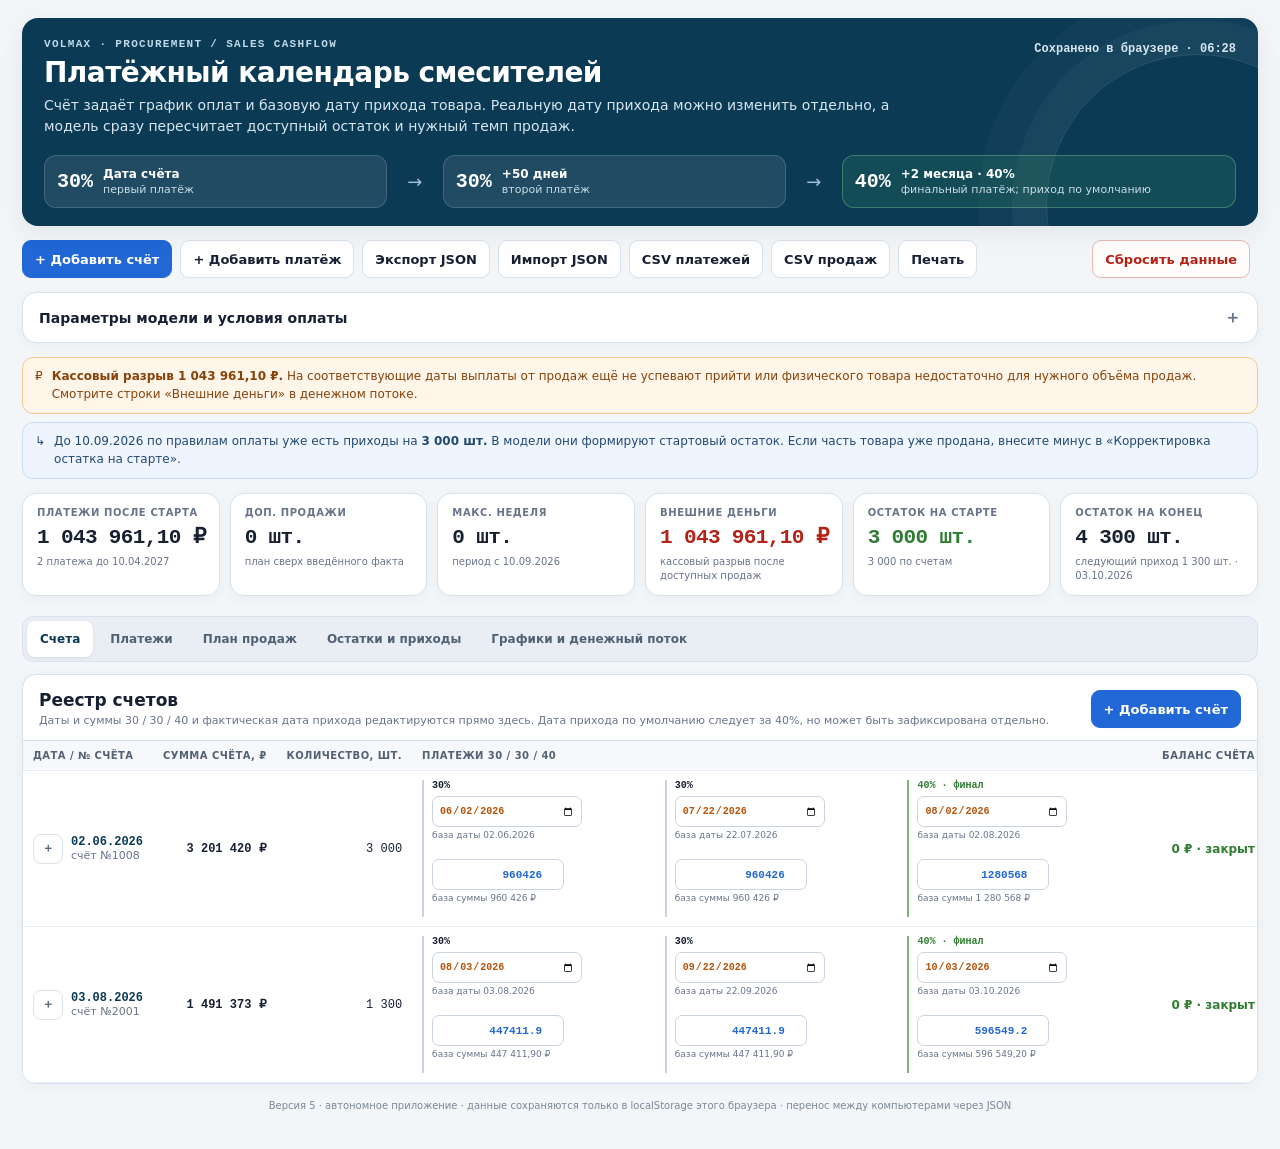
==== commit 67fc190c: "Enable editable stock arrival dates [skip ci]" ====
--- a/index.html
+++ b/index.html
@@ -13,7 +13,7 @@
       <div>
         <div class="eyebrow">VOLMAX · PROCUREMENT / SALES CASHFLOW</div>
         <h1>Платёжный календарь смесителей</h1>
-        <p>Счёт задаёт график оплат и дату прихода товара. Модель от даты платежа назад считает, сколько смесителей нужно продать, чтобы деньги успели поступить.</p>
+        <p>Счёт задаёт график оплат и базовую дату прихода товара. Реальную дату прихода можно изменить отдельно, а модель сразу пересчитает доступный остаток и нужный темп продаж.</p>
       </div>
       <div class="save-state" id="saveState" aria-live="polite">Сохранено в браузере</div>
     </div>
@@ -22,7 +22,7 @@
       <div class="rail-arrow" aria-hidden="true">→</div>
       <div class="rail-step"><div class="rail-pct" id="railPct2">30%</div><div class="rail-copy"><b id="railDays">+50 дней</b><span>второй платёж</span></div></div>
       <div class="rail-arrow" aria-hidden="true">→</div>
-      <div class="rail-step stock-step"><div class="rail-pct" id="railPct3">40%</div><div class="rail-copy"><b id="railMonths">+2 месяца · приход</b><span>оплата и пополнение остатков</span></div></div>
+      <div class="rail-step stock-step"><div class="rail-pct" id="railPct3">40%</div><div class="rail-copy"><b id="railMonths">+2 месяца · 40%</b><span>финальный платёж; приход по умолчанию</span></div></div>
     </div>
   </header>
 
@@ -59,7 +59,7 @@
         <div class="field"><label for="p3Months">Финальный платёж через, мес.</label><input id="p3Months" type="number" min="0" max="24" step="1"></div>
         <div class="field"><label for="p3Pct">Финальный платёж, %</label><input id="p3Pct" type="number" min="0" max="100" step="1"></div>
       </div>
-      <div class="assumption-note">40% считается от <b>даты счёта + указанное число календарных месяцев</b>. На эту же дату в модели приходит количество товара из строк счёта. Дату и сумму любого этапа можно изменить прямо в реестре счетов или в разделе «Платежи». Ручная дата фиксирует только выбранный этап; остальные даты сохраняют свои правила от даты счёта. После ручного изменения или дополнительного платежа остаток счёта автоматически перераспределяется только на более поздние автоматические этапы; уже более ранние этапы не меняются.</div>
+      <div class="assumption-note">40% считается от <b>даты счёта + указанное число календарных месяцев</b>. По умолчанию дата прихода равна текущей дате 40%, но её можно изменить отдельно. После этого дата оплаты 40% и дата прихода живут независимо, пока вы не нажмёте ↺ у даты прихода. Дату и сумму любого этапа также можно менять вручную; все зависимые остатки, продажи и денежный поток пересчитываются сразу.</div>
     </div>
   </details>
 
@@ -70,7 +70,7 @@
     <div class="card kpi"><div class="kpi-label">Доп. продажи</div><div class="kpi-value" id="kpiUnits">—</div><div class="kpi-sub">план сверх введённого факта</div></div>
     <div class="card kpi"><div class="kpi-label">Макс. неделя</div><div class="kpi-value" id="kpiMaxWeek">—</div><div class="kpi-sub" id="kpiMaxWeekSub">—</div></div>
     <div class="card kpi" id="kpiGapCard"><div class="kpi-label">Внешние деньги</div><div class="kpi-value" id="kpiGap">—</div><div class="kpi-sub">кассовый разрыв после доступных продаж</div></div>
-    <div class="card kpi" data-tone="stock"><div class="kpi-label">Остаток на старте</div><div class="kpi-value" id="kpiOpeningStock">—</div><div class="kpi-sub" id="kpiOpeningStockSub">по приходам 40% + корректировка</div></div>
+    <div class="card kpi" data-tone="stock"><div class="kpi-label">Остаток на старте</div><div class="kpi-value" id="kpiOpeningStock">—</div><div class="kpi-sub" id="kpiOpeningStockSub">по датам прихода + корректировка</div></div>
     <div class="card kpi"><div class="kpi-label">Остаток на конец</div><div class="kpi-value" id="kpiEndStock">—</div><div class="kpi-sub" id="kpiNextStock">—</div></div>
   </div>
 
@@ -86,7 +86,7 @@
 
   <section class="panel active" id="panel-invoices" role="tabpanel" aria-labelledby="tab-invoices" tabindex="0">
     <div class="card section-card">
-      <div class="section-head"><div><h2>Реестр счетов</h2><p>Даты и суммы 30 / 30 / 40 редактируются прямо здесь. Изменение даты пересчитывает план продаж и денежный поток; изменение суммы пересчитывает более поздние автоматические платежи этого счёта.</p></div><button class="btn primary" type="button" id="addInvoiceBtn2">+ Добавить счёт</button></div>
+      <div class="section-head"><div><h2>Реестр счетов</h2><p>Даты и суммы 30 / 30 / 40 и фактическая дата прихода редактируются прямо здесь. Дата прихода по умолчанию следует за 40%, но может быть зафиксирована отдельно.</p></div><button class="btn primary" type="button" id="addInvoiceBtn2">+ Добавить счёт</button></div>
       <div class="section-body table-wrap"><table><caption>Счета на закупку смесителей</caption><thead><tr><th>Дата / № счёта</th><th class="num">Сумма счёта, ₽</th><th class="num">Количество, шт.</th><th>Платежи 30 / 30 / 40</th><th class="num">Баланс счёта</th><th>Дата прихода</th><th class="num">Приход, шт.</th><th class="num">Действия</th></tr></thead><tbody id="invoiceBody"></tbody></table></div>
     </div>
   </section>
@@ -107,7 +107,7 @@
 
   <section class="panel" id="panel-stock" role="tabpanel" aria-labelledby="tab-stock" tabindex="0">
     <div class="two-col">
-      <div class="card section-card"><div class="section-head"><div><h2>Приходы товара</h2><p>Каждый приход происходит в текущую дату финального 40%-го платежа. Если дату 40% перенести вручную, приход товара переносится вместе с ней.</p></div></div><div class="table-wrap"><table><caption>Приходы товара по счетам</caption><thead><tr><th>Дата прихода</th><th>Счёт</th><th class="num">Всего, шт.</th><th>Состав</th><th>Относительно старта</th></tr></thead><tbody id="stockEventsBody"></tbody></table></div></div>
+      <div class="card section-card"><div class="section-head"><div><h2>Приходы товара</h2><p>Дата прихода редактируется отдельно. Пока она не зафиксирована вручную, она автоматически следует за текущей датой финального платежа 40%.</p></div></div><div class="table-wrap"><table><caption>Приходы товара по счетам</caption><thead><tr><th>Дата прихода</th><th>Счёт</th><th class="num">Всего, шт.</th><th>Состав</th><th>Относительно старта</th></tr></thead><tbody id="stockEventsBody"></tbody></table></div></div>
       <div class="card section-card"><div class="section-head"><div><h2>Количество по 6 SKU</h2><p>Количество берётся из строк загруженных счетов, а не из средней себестоимости.</p></div></div><div class="table-wrap"><table><caption>Количество закупленного товара по SKU</caption><thead><tr><th>Артикул</th><th>Цвет / вариант</th><th class="num">До старта, шт.</th><th class="num">После старта, шт.</th><th class="num">Всего по счетам, шт.</th></tr></thead><tbody id="skuStockBody"></tbody></table></div></div>
     </div>
   </section>
